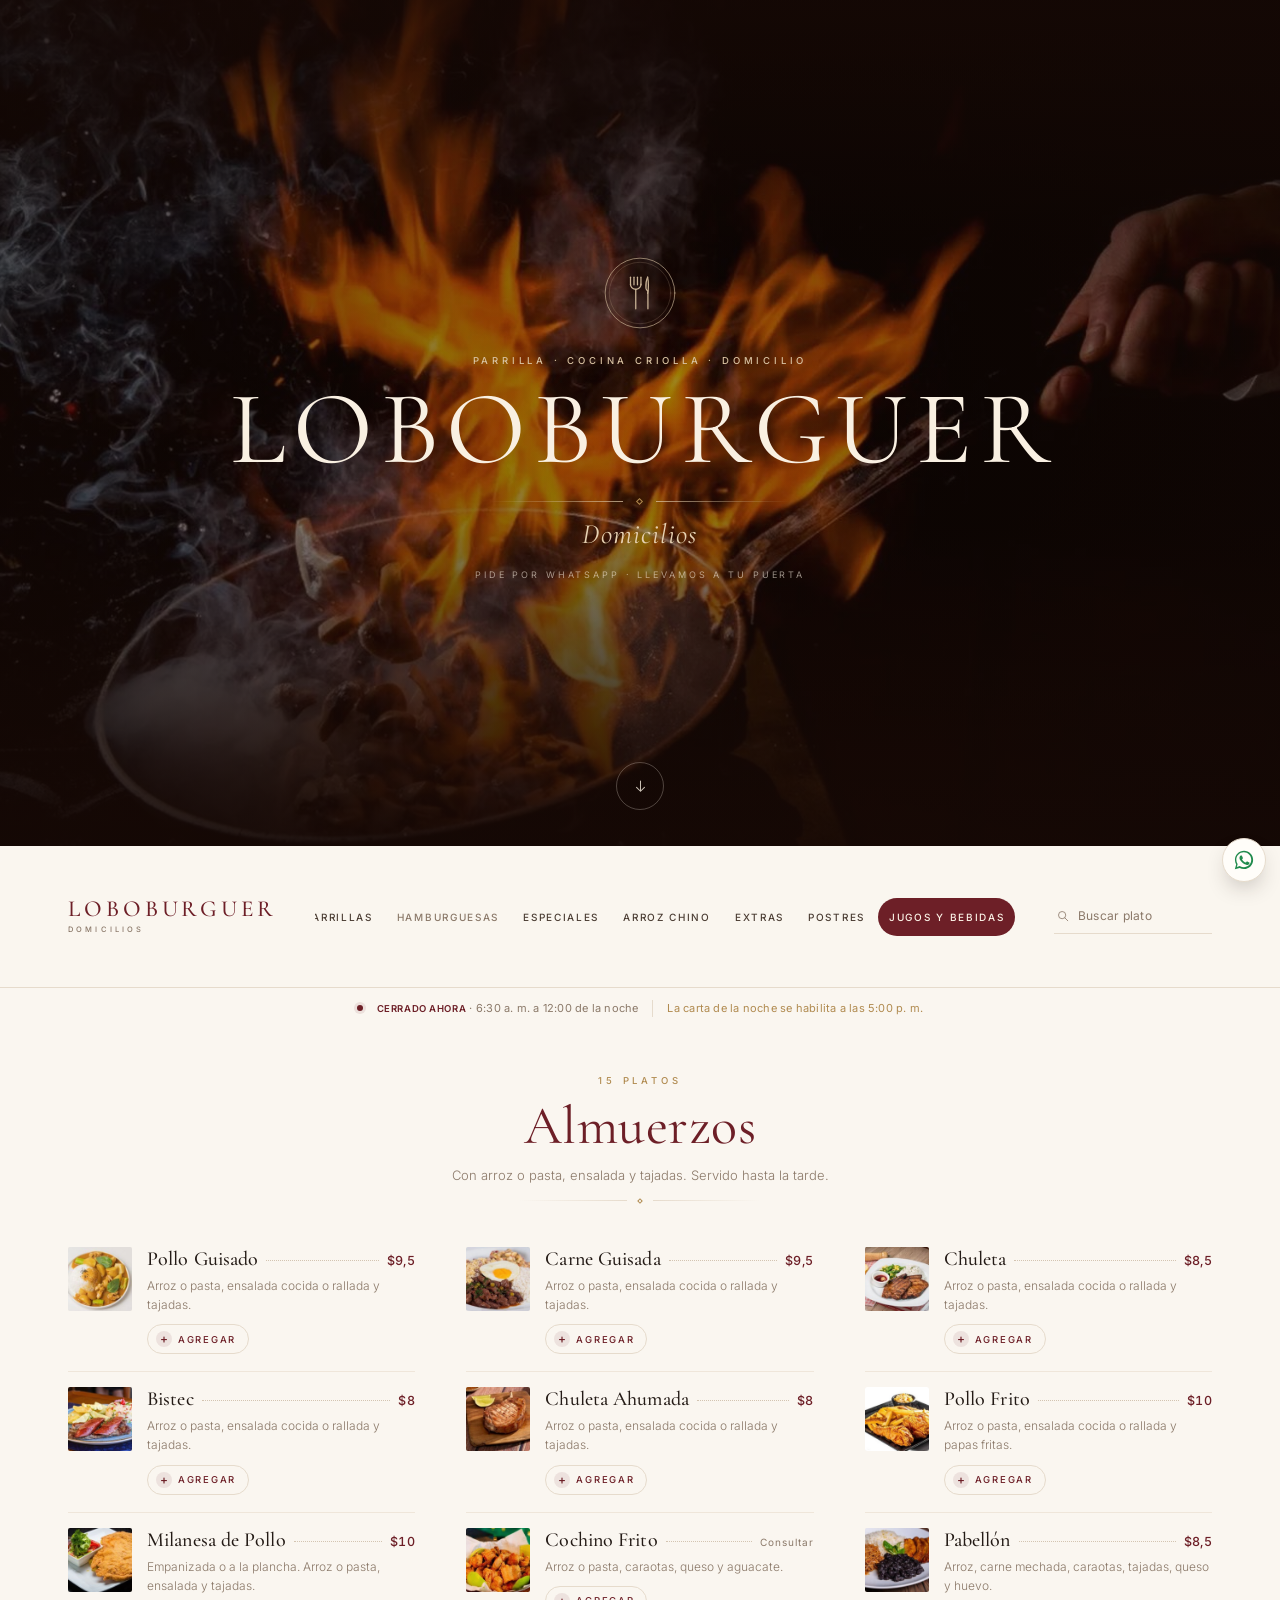
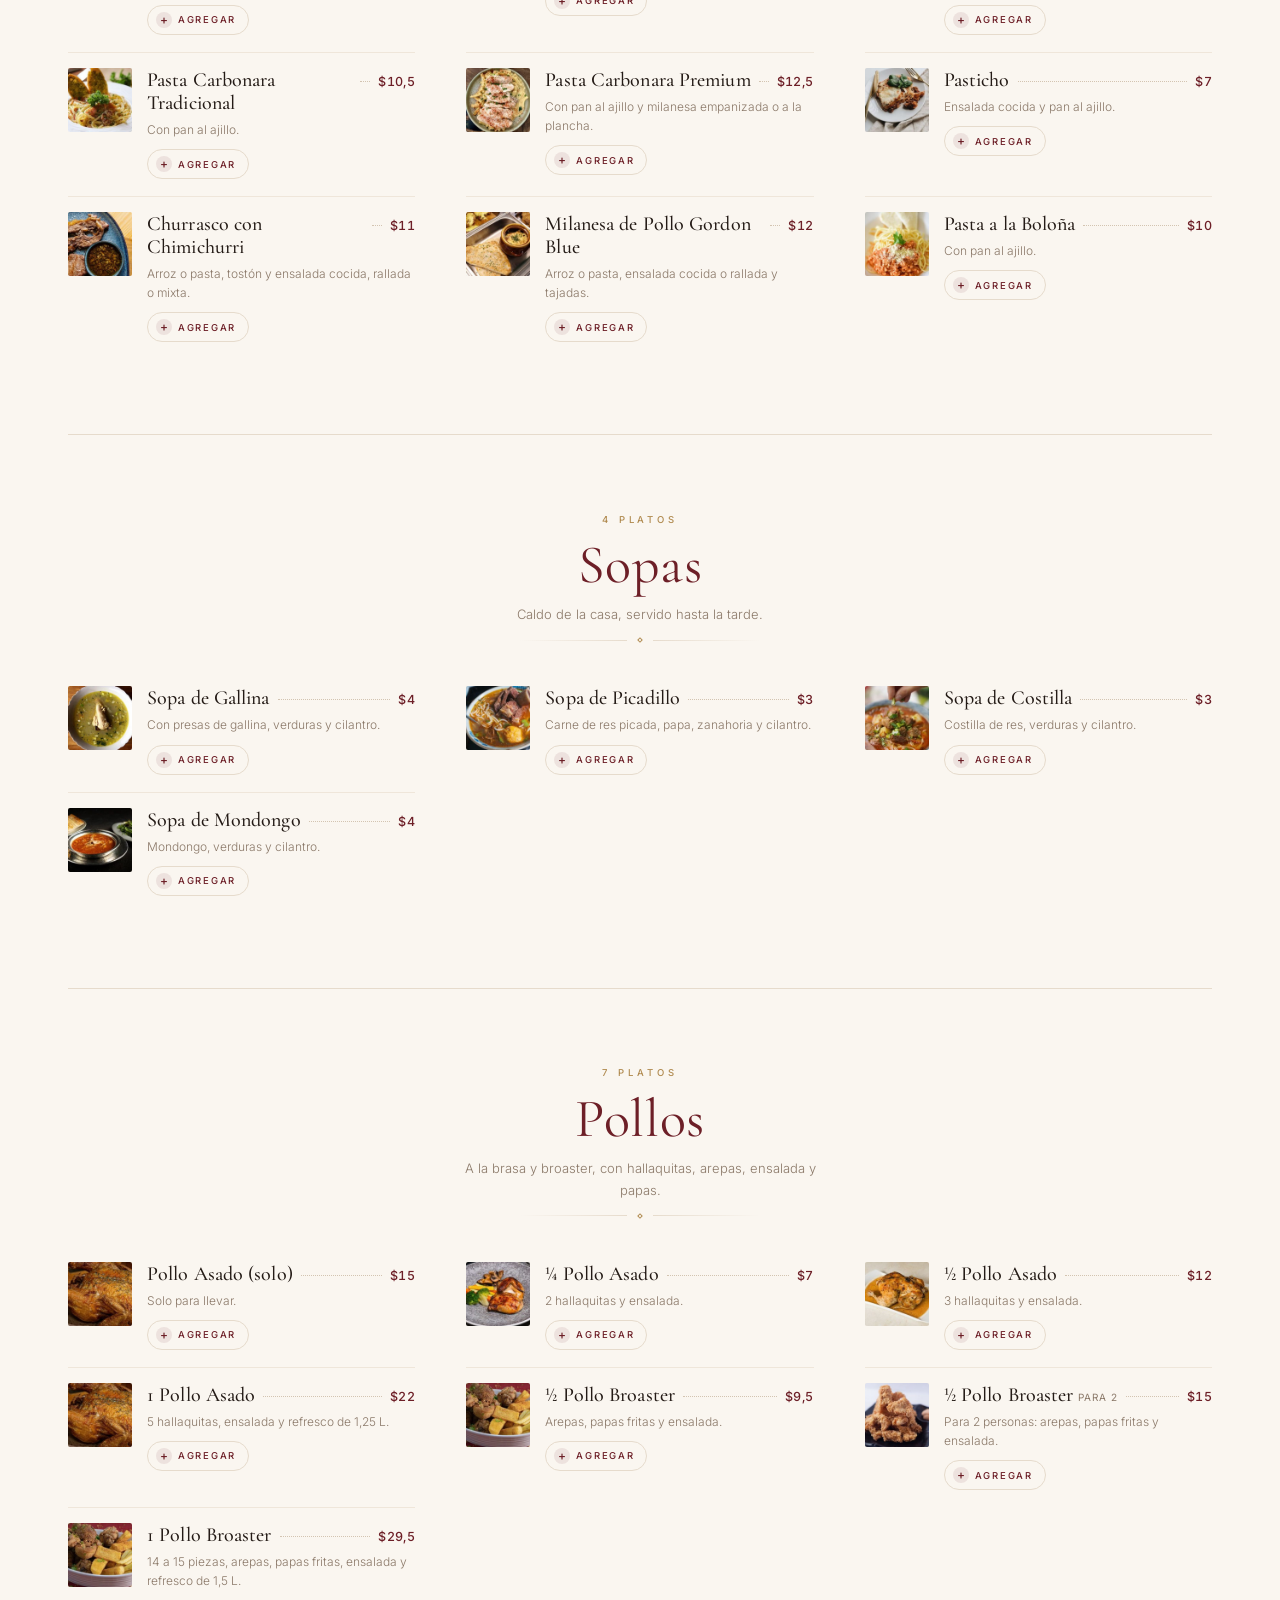
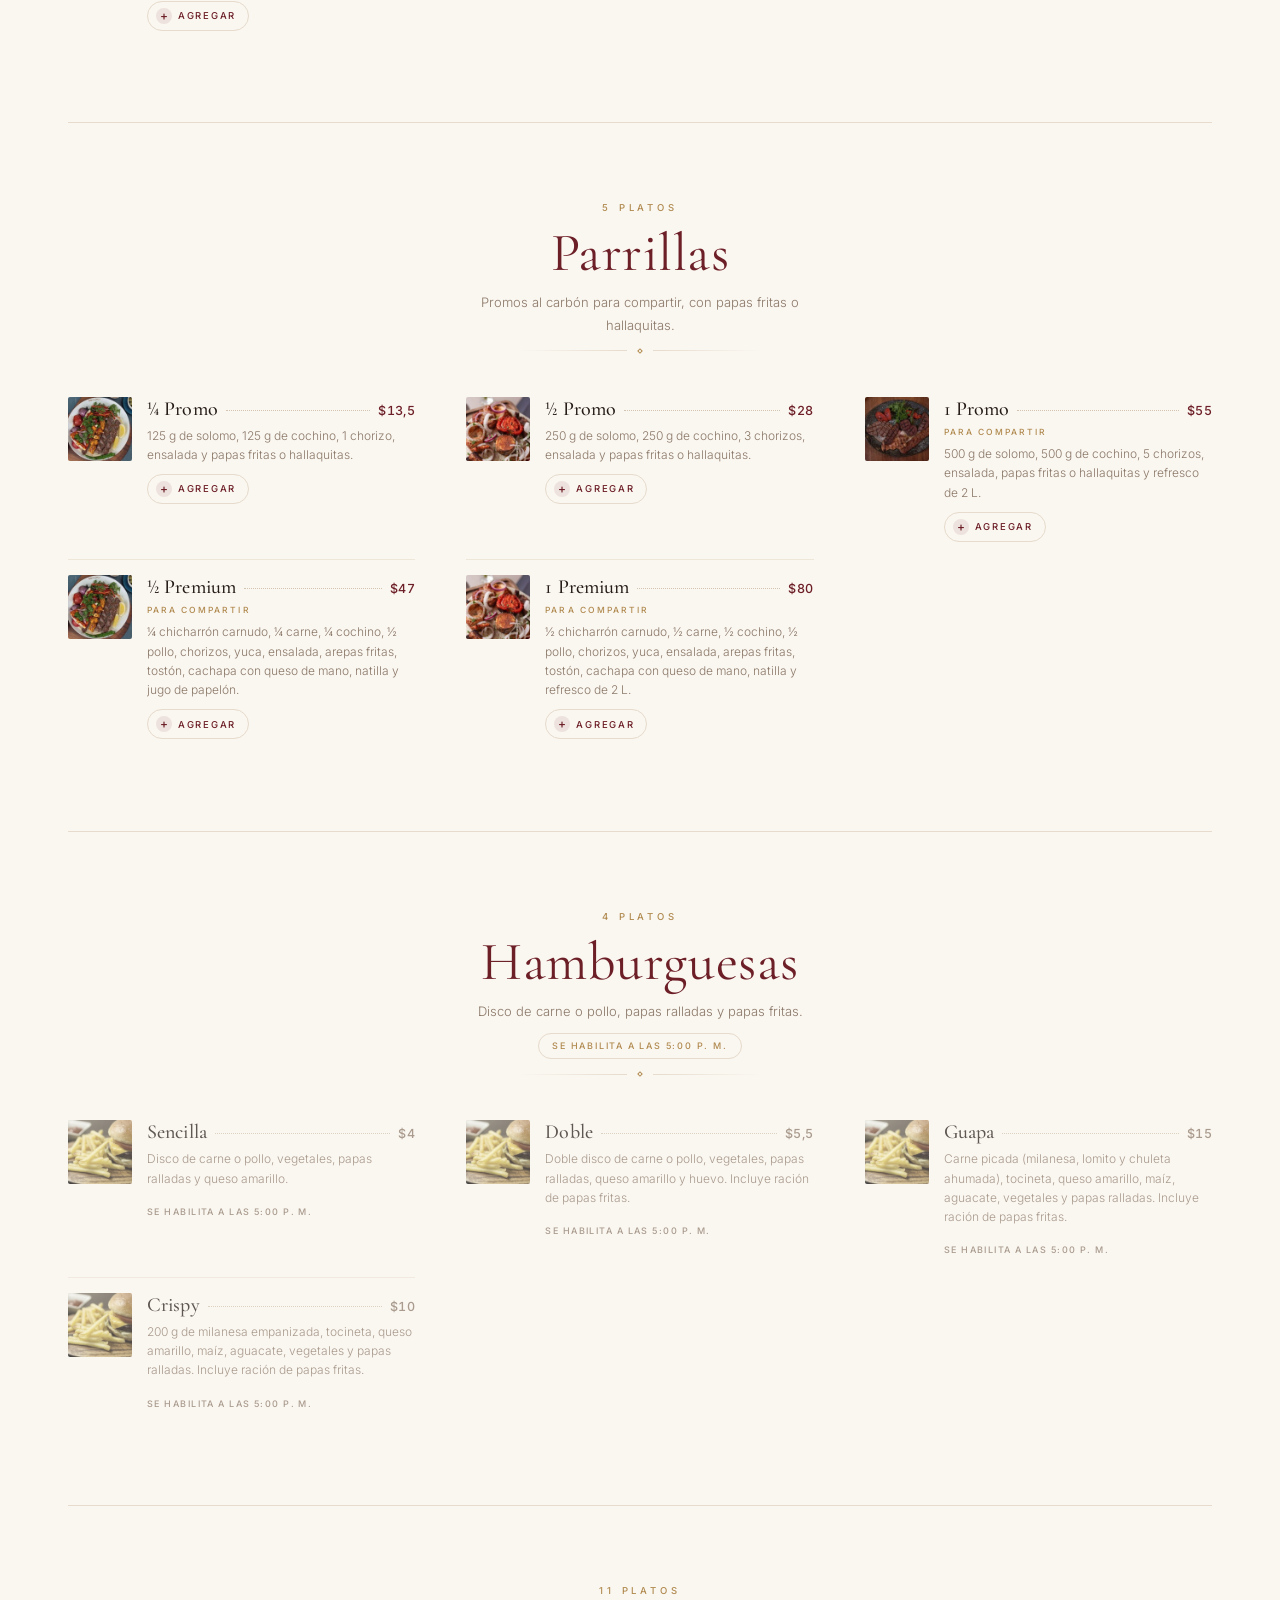
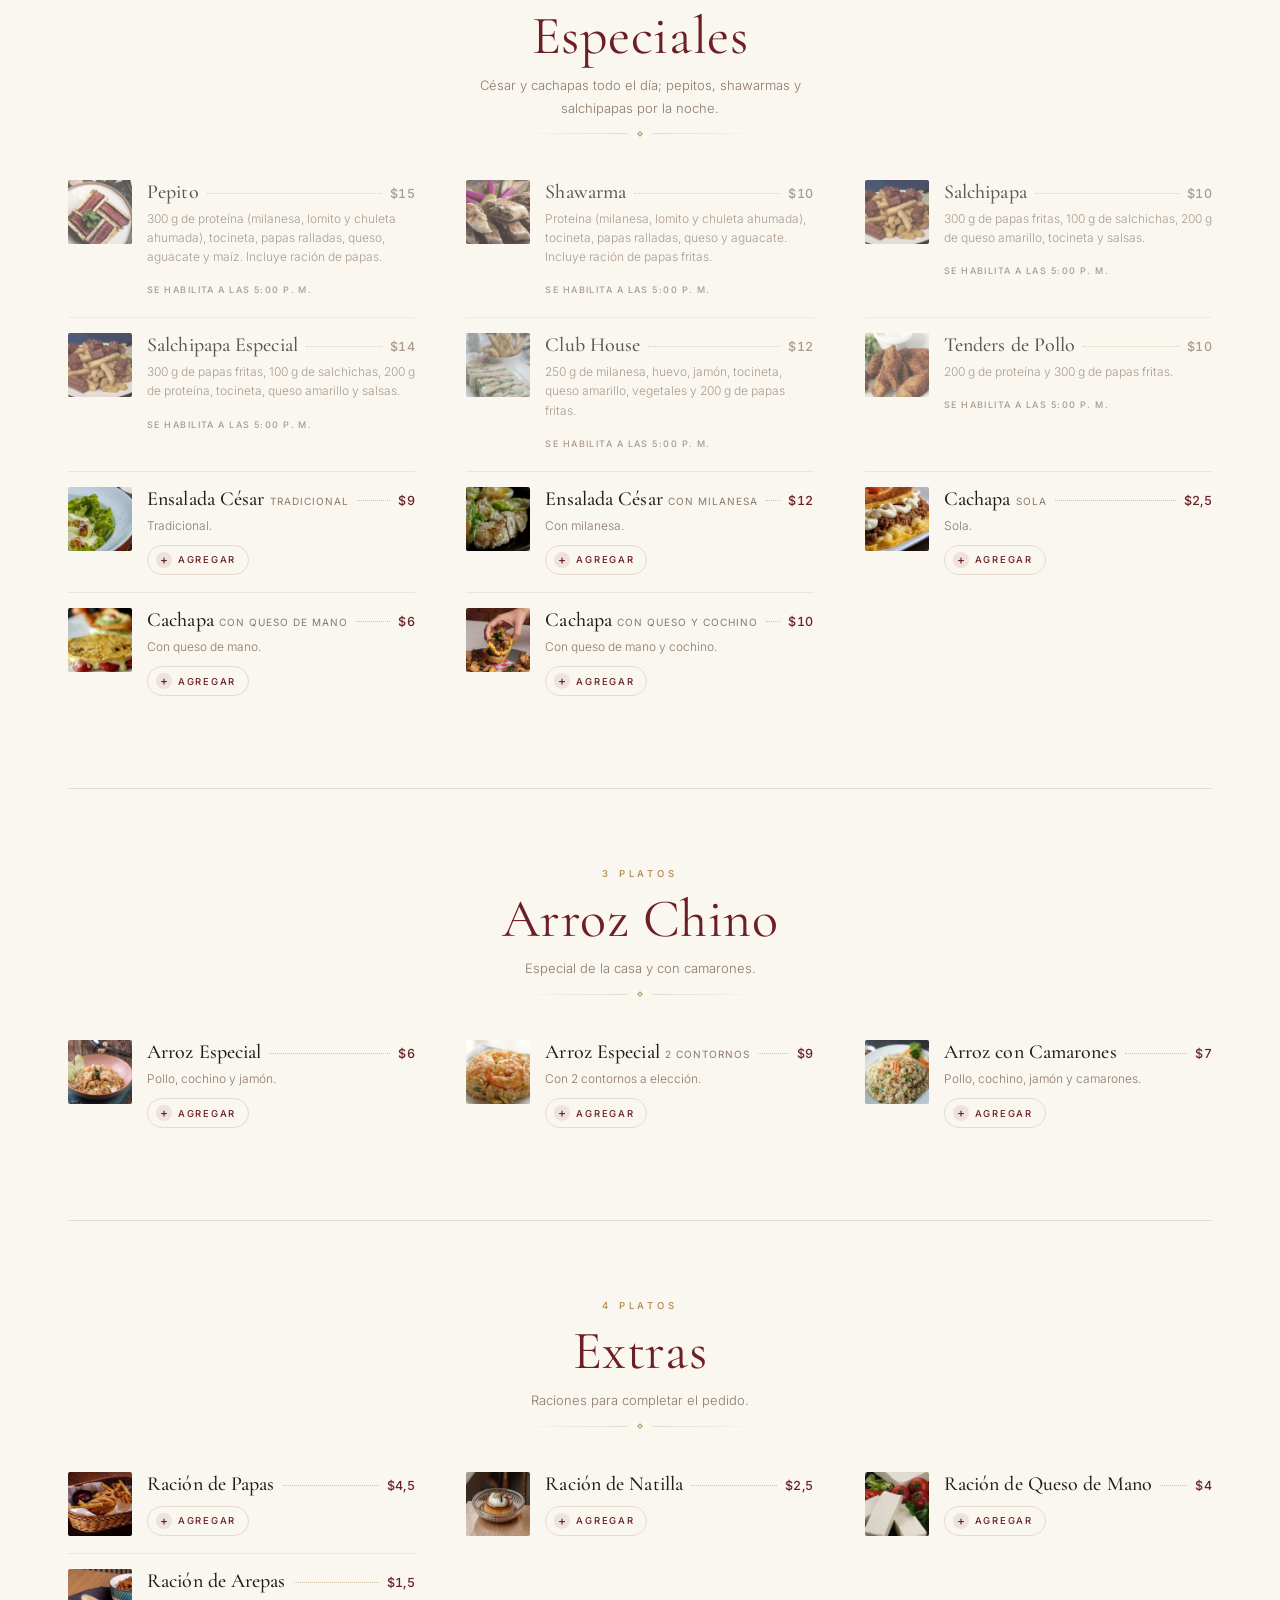
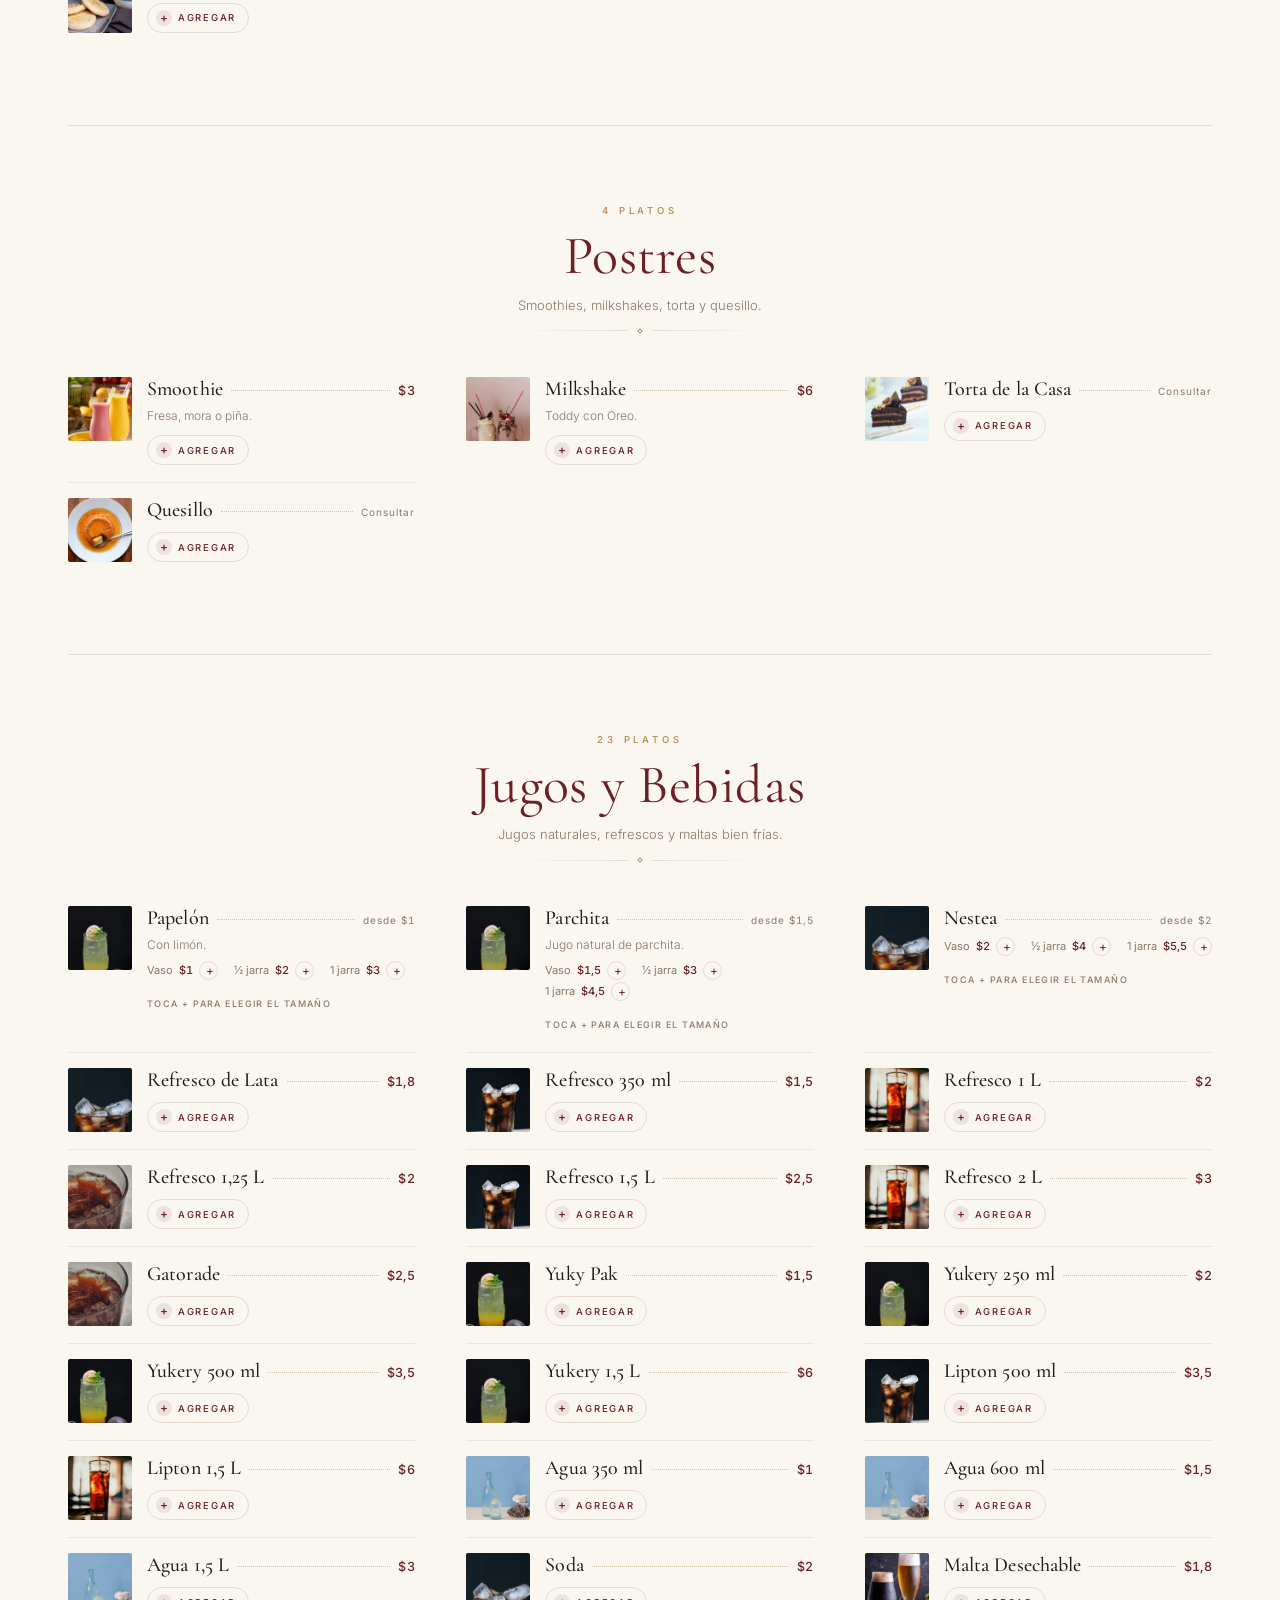
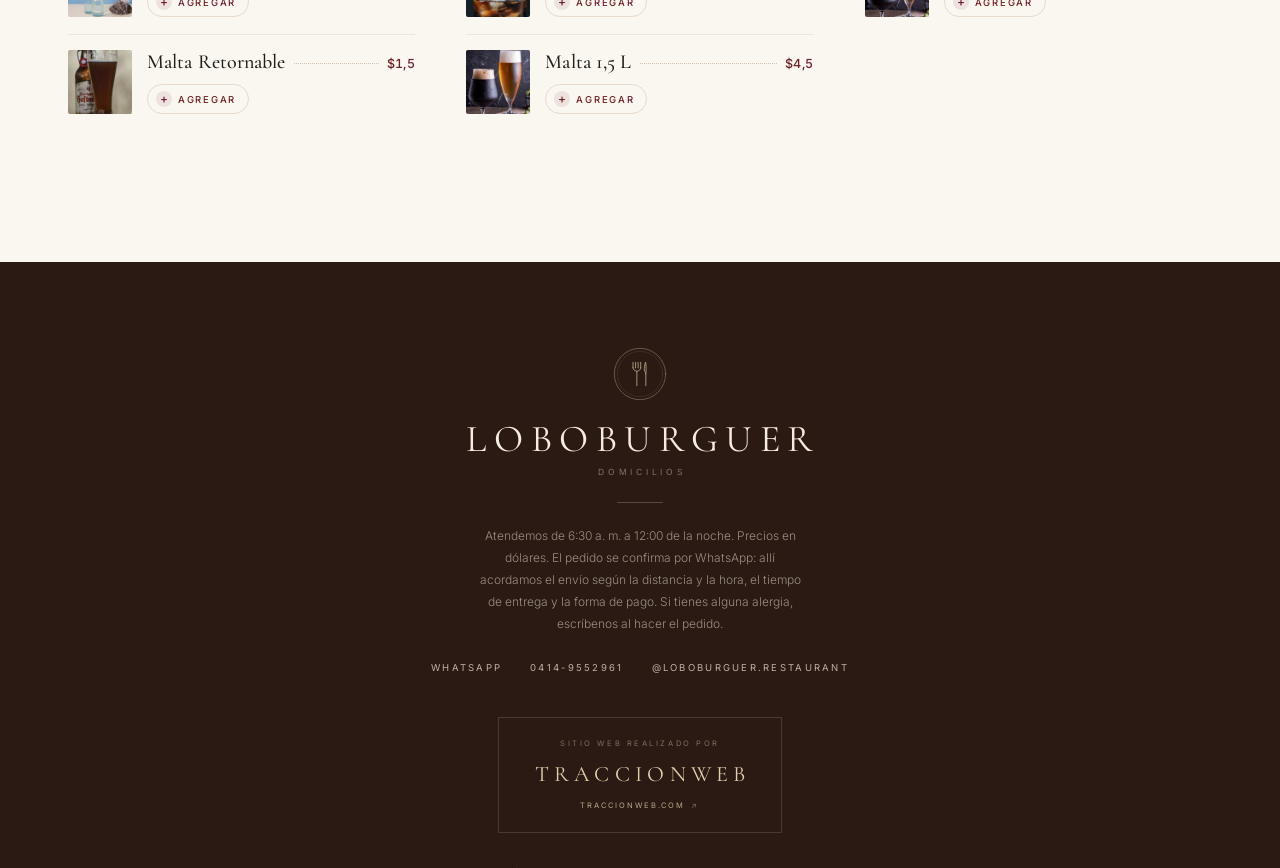
==== loboburguer-domicilios/index.html @ 1c6c863e "Suma la carta de domicilios y separa el menú de la tarde y la noche La carta de domicilios entra com" ====
<!DOCTYPE html>
<html lang="es">
<head>
<meta charset="utf-8">
<meta name="viewport" content="width=device-width, initial-scale=1, viewport-fit=cover">
<title>Loboburguer Domicilios — Carta y pedidos por WhatsApp</title>
<meta name="description" content="Carta de Loboburguer Restaurant para pedir a domicilio: elige tus platos, quita los ingredientes que no quieras, comparte tu ubicación y cierra el pedido por WhatsApp.">
<meta name="theme-color" content="#faf6f0">
<base href="/loboburguer-domicilios/">
<link rel="preconnect" href="https://fonts.googleapis.com">
<link rel="preconnect" href="https://fonts.gstatic.com" crossorigin>
<link rel="preconnect" href="https://dlznvpmxolahwcvqsmli.supabase.co" crossorigin>
<link rel="stylesheet" href="https://fonts.googleapis.com/css2?family=Cormorant+Garamond:ital,wght@0,300;0,400;0,500;0,600;1,400;1,500&family=Inter:wght@300;400;500;600&display=swap">
<link rel="stylesheet" href="assets/styles.css?v=1">
<link rel="stylesheet" href="assets/pedido.css?v=3">
<link rel="icon" href="assets/img/logo.svg">
</head>
<body>

<section class="hero" id="inicio">
  <img class="hero__photo" src="assets/img/hero-fire.jpg" alt="Salteado al fuego en la cocina de Loboburguer" width="1600" height="882" fetchpriority="high" decoding="async">
  <div class="hero__veil" aria-hidden="true"></div>
  <div class="hero__inner">
    <img class="hero__emblem" src="assets/img/emblem.svg" alt="" width="74" height="74" aria-hidden="true">
    <p class="hero__eyebrow">Parrilla · Cocina criolla · Domicilio</p>
    <h1 class="hero__title">Loboburguer</h1>
    <div class="hero__rule" aria-hidden="true"><span></span><i></i><span></span></div>
    <p class="hero__menu">Domicilios</p>
    <p class="hero__tag">Pide por WhatsApp · Llevamos a tu puerta</p>
  </div>
  <a class="hero__down" href="#menu" aria-label="Ver la carta">
    <svg viewBox="0 0 24 24" aria-hidden="true"><path d="M12 5v13m0 0 5-5m-5 5-5-5" fill="none" stroke="currentColor" stroke-width="1.3" stroke-linecap="round" stroke-linejoin="round"/></svg>
  </a>
</section>

<header class="top" id="top">
  <div class="top__inner">
    <a class="top__brand" href="#inicio">
      <span class="top__name">Loboburguer</span>
      <span class="top__sub">Domicilios</span>
    </a>
    <nav class="chips" id="chips" aria-label="Categorías de la carta"></nav>
    <label class="search">
      <svg viewBox="0 0 24 24" aria-hidden="true"><circle cx="10.5" cy="10.5" r="6.2" fill="none" stroke="currentColor" stroke-width="1.4"/><path d="m15.2 15.2 5 5" fill="none" stroke="currentColor" stroke-width="1.4" stroke-linecap="round"/></svg>
      <input id="search" type="search" placeholder="Buscar plato" autocomplete="off" aria-label="Buscar un plato">
    </label>
  </div>
  <div class="progress" aria-hidden="true"><span id="progress"></span></div>
</header>

<p class="hours" id="hours" aria-live="polite"></p>

<main id="menu" class="menu"></main>

<p class="empty" id="empty" hidden>No encontramos ningún plato con ese nombre.</p>

<footer class="footer">
  <div class="footer__inner">
    <img class="footer__emblem" src="assets/img/emblem.svg" alt="" width="58" height="58" aria-hidden="true">
    <p class="footer__name">Loboburguer</p>
    <p class="footer__sub">Domicilios</p>
    <div class="footer__rule" aria-hidden="true"></div>
    <p class="footer__note">Atendemos de 6:30 a. m. a 12:00 de la noche. Precios en dólares. El pedido se confirma por WhatsApp: allí acordamos el envío según la distancia y la hora, el tiempo de entrega y la forma de pago. Si tienes alguna alergia, escríbenos al hacer el pedido.</p>
    <div class="footer__links">
      <a href="https://wa.me/584149552961?text=Hola%2C%20quiero%20hacer%20un%20pedido%20a%20domicilio" target="_blank" rel="noopener">WhatsApp</a>
      <a href="tel:+584149552961">0414-9552961</a>
      <a href="https://instagram.com/loboburguer.restaurant" target="_blank" rel="noopener">@loboburguer.restaurant</a>
    </div>
    <a class="footer__credit" href="https://traccionweb.com" target="_blank" rel="noopener" aria-label="Sitio web realizado por TraccionWeb, abre traccionweb.com">
      <span>Sitio web realizado por</span>
      <strong>TraccionWeb</strong>
      <span class="footer__credit-link">traccionweb.com<span aria-hidden="true">↗</span></span>
    </a>
    <p class="footer__legal">Fotografías ilustrativas · © 2026 Loboburguer Restaurant</p>
  </div>
</footer>

<script src="assets/config.js?v=3"></script>
<script src="assets/data.js?v=5"></script>
<script src="assets/app.js?v=5"></script>
<script src="assets/pedido.js?v=4"></script>
</body>
</html>
---- loboburguer-domicilios/assets/styles.css ----
/* ==========================================================================
   Loboburguer Restaurant — carta digital
   Sistema editorial: papel marfil, vino profundo, oro apagado.
   ========================================================================== */

:root {
  --paper: #faf6f0;
  --paper-2: #f3ece2;
  --surface: #fffdf9;
  --ink: #241b16;
  --ink-2: #4b3d33;
  --muted: #8b7969;
  --line: #e6dbcc;
  --line-soft: #efe6da;
  --wine: #6d1f27;
  --wine-deep: #511318;
  --gold: #b08a4f;
  --sand: #d8c2a2;
  --display: "Cormorant Garamond", "Iowan Old Style", Garamond, Georgia, serif;
  --sans: "Inter", -apple-system, BlinkMacSystemFont, "Segoe UI", sans-serif;
  --wrap: 1240px;
  --gutter: clamp(18px, 4vw, 48px);
  --head: 78px;
}

* { box-sizing: border-box; }

html {
  -webkit-text-size-adjust: 100%;
  scroll-behavior: smooth;
  scroll-padding-top: calc(var(--head) + 18px);
}

body {
  margin: 0;
  background: var(--paper);
  color: var(--ink);
  font-family: var(--sans);
  font-size: 15px;
  font-weight: 400;
  line-height: 1.6;
  -webkit-font-smoothing: antialiased;
  text-rendering: optimizeLegibility;
}

img { display: block; max-width: 100%; }
a { color: inherit; text-decoration: none; }
button { font: inherit; color: inherit; }
h1, h2, h3, p, ul, figure { margin: 0; }
ul { padding: 0; list-style: none; }

::selection { background: rgba(109, 31, 39, .14); }

:focus-visible {
  outline: 1.5px solid var(--wine);
  outline-offset: 3px;
}

/* ---------- barra superior ---------- */

.top {
  position: sticky;
  top: 0;
  z-index: 60;
  background: rgba(250, 246, 240, .94);
  -webkit-backdrop-filter: saturate(150%) blur(14px);
  backdrop-filter: saturate(150%) blur(14px);
  border-bottom: 1px solid var(--line);
}

.top__inner {
  display: flex;
  align-items: center;
  gap: clamp(14px, 3vw, 40px);
  max-width: var(--wrap);
  margin: 0 auto;
  padding: 0 var(--gutter);
  min-height: var(--head);
}

.top__brand {
  display: grid;
  gap: 3px;
  flex: none;
  padding: 6px 0;
}

.top__name {
  font-family: var(--display);
  font-size: 23px;
  font-weight: 500;
  line-height: 1;
  letter-spacing: .17em;
  text-transform: uppercase;
  color: var(--wine);
}

.top__sub {
  font-size: 7.5px;
  font-weight: 500;
  letter-spacing: .42em;
  text-transform: uppercase;
  color: var(--muted);
}

/* navegación de categorías */

.chips {
  display: flex;
  align-items: center;
  gap: 2px;
  flex: 1;
  min-width: 0;
  overflow-x: auto;
  scrollbar-width: none;
  -webkit-overflow-scrolling: touch;
}

.chips::-webkit-scrollbar { display: none; }

.chip {
  flex: none;
  display: inline-flex;
  align-items: center;
  min-height: 38px;
  padding: 0 11px;
  border-radius: 999px;
  font-size: 10px;
  font-weight: 500;
  letter-spacing: .17em;
  text-transform: uppercase;
  color: var(--ink-2);
  white-space: nowrap;
  transition: color .2s ease, background .2s ease;
}

.chip:hover { color: var(--wine); }

.chip.is-active {
  background: var(--wine);
  color: #fbf3e7;
}

/* progreso de lectura, pegado al borde inferior de la barra */

.progress {
  position: absolute;
  left: 0;
  right: 0;
  bottom: -1px;
  height: 2px;
  pointer-events: none;
  overflow: hidden;
}

.progress span {
  display: block;
  width: 100%;
  height: 100%;
  transform: scaleX(0);
  transform-origin: 0 50%;
  background: linear-gradient(90deg, var(--gold), var(--wine));
  will-change: transform;
}

/* buscador */

.search {
  position: relative;
  flex: none;
  display: flex;
  align-items: center;
  gap: 8px;
  height: 34px;
  padding: 0 2px;
  border-bottom: 1px solid var(--line);
  color: var(--muted);
  transition: border-color .2s ease, color .2s ease;
}

.search:focus-within { border-color: var(--wine); color: var(--wine); }
.search svg { width: 14px; height: 14px; flex: none; }

.search input {
  width: 132px;
  border: 0;
  background: none;
  font: inherit;
  font-size: 12px;
  letter-spacing: .02em;
  color: var(--ink);
  padding: 0;
}

.search input::placeholder { color: var(--muted); }
.search input:focus { outline: 0; }
.search input::-webkit-search-cancel-button { -webkit-appearance: none; }

/* ---------- portada ---------- */

.hero {
  position: relative;
  display: grid;
  place-items: center;
  min-height: 94svh;
  padding: clamp(88px, 12vh, 132px) var(--gutter) clamp(96px, 13vh, 140px);
  overflow: hidden;
  background: #170c08;
  text-align: center;
}

.hero__photo {
  position: absolute;
  inset: 0;
  width: 100%;
  height: 100%;
  object-fit: cover;
  object-position: 50% 52%;
  transform: scale(1.02);
}

.hero__veil {
  position: absolute;
  inset: 0;
  background:
    radial-gradient(96% 90% at 50% 46%, rgba(23, 9, 5, .34) 0%, rgba(23, 9, 5, .58) 52%, rgba(20, 8, 5, .86) 100%),
    linear-gradient(180deg, rgba(23, 9, 5, .68) 0%, rgba(23, 9, 5, .1) 28%, rgba(23, 9, 5, .1) 62%, rgba(23, 9, 5, .82) 100%);
}

.hero__inner {
  position: relative;
  z-index: 2;
  display: grid;
  justify-items: center;
  gap: 12px;
  max-width: 940px;
}

.hero__emblem {
  width: clamp(58px, 7vw, 76px);
  height: auto;
  aspect-ratio: 1;
  opacity: .92;
  margin-bottom: 4px;
}

.hero__eyebrow {
  margin-top: 6px;
  font-size: 9.5px;
  font-weight: 500;
  letter-spacing: .4em;
  text-transform: uppercase;
  color: var(--sand);
}

.hero__title {
  font-family: var(--display);
  font-weight: 400;
  font-size: clamp(38px, 8.8vw, 104px);
  line-height: .95;
  letter-spacing: .075em;
  text-transform: uppercase;
  color: #f9f0e2;
  text-indent: .075em;
}

.hero__rule {
  display: flex;
  align-items: center;
  justify-content: center;
  gap: 14px;
  width: min(300px, 62vw);
  margin: 8px 0 2px;
}

.hero__rule span {
  flex: 1;
  height: 1px;
  background: linear-gradient(90deg, transparent, rgba(216, 194, 162, .75));
}

.hero__rule span:last-child {
  background: linear-gradient(270deg, transparent, rgba(216, 194, 162, .75));
}

.hero__rule i {
  width: 5px;
  height: 5px;
  border: 1px solid var(--gold);
  transform: rotate(45deg);
  flex: none;
}

.hero__menu {
  font-family: var(--display);
  font-style: italic;
  font-size: clamp(21px, 3vw, 28px);
  line-height: 1;
  letter-spacing: .04em;
  color: #e7d2b3;
  margin-top: 2px;
}

.hero__tag {
  margin-top: 8px;
  font-size: 9px;
  font-weight: 400;
  letter-spacing: .32em;
  text-transform: uppercase;
  color: rgba(249, 240, 226, .58);
}

.hero__down {
  position: absolute;
  left: 50%;
  bottom: clamp(22px, 4vh, 36px);
  transform: translateX(-50%);
  z-index: 2;
  display: grid;
  place-items: center;
  width: 48px;
  height: 48px;
  border: 1px solid rgba(249, 240, 226, .26);
  border-radius: 50%;
  color: rgba(249, 240, 226, .8);
  transition: border-color .25s ease, color .25s ease, transform .25s ease;
}

.hero__down:hover {
  border-color: rgba(249, 240, 226, .6);
  color: #f9f0e2;
  transform: translateX(-50%) translateY(-2px);
}

.hero__down svg { width: 19px; height: 19px; }

/* ---------- carta ---------- */

.menu {
  max-width: var(--wrap);
  margin: 0 auto;
  padding: 0 var(--gutter);
}

.cat {
  padding: clamp(46px, 6vw, 78px) 0;
  border-top: 1px solid var(--line);
}

.cat:first-child {
  border-top: 0;
  padding-top: clamp(34px, 5vw, 56px);
}

.cat__head {
  display: grid;
  justify-items: center;
  gap: 11px;
  max-width: 620px;
  margin: 0 auto clamp(26px, 3.6vw, 44px);
  text-align: center;
}

.cat__index {
  font-size: 9.5px;
  font-weight: 500;
  letter-spacing: .42em;
  text-transform: uppercase;
  color: var(--gold);
}

.cat__title {
  font-family: var(--display);
  font-weight: 400;
  font-size: clamp(34px, 4.6vw, 54px);
  line-height: 1;
  letter-spacing: .01em;
  color: var(--wine);
}

.cat__blurb {
  font-size: 13px;
  font-weight: 300;
  line-height: 1.7;
  color: var(--muted);
  max-width: 48ch;
}

.cat__rule {
  display: flex;
  align-items: center;
  justify-content: center;
  gap: 11px;
  margin-top: 2px;
  width: min(240px, 60vw);
}

.cat__rule::before,
.cat__rule::after {
  content: "";
  flex: 1;
  height: 1px;
  background: linear-gradient(90deg, transparent, var(--line));
}

.cat__rule::after { background: linear-gradient(270deg, transparent, var(--line)); }

.cat__rule i {
  width: 4px;
  height: 4px;
  border: 1px solid var(--gold);
  transform: rotate(45deg);
  flex: none;
}

.grid {
  display: grid;
  grid-template-columns: 1fr;
  gap: 2px clamp(24px, 4vw, 52px);
}

.dish {
  display: grid;
  grid-template-columns: 64px minmax(0, 1fr);
  gap: 15px;
  align-items: start;
  padding: 15px 0;
  border-top: 1px solid var(--line-soft);
}

.grid > .dish:first-child { border-top: 0; padding-top: 0; }

.dish__ph {
  width: 64px;
  height: 64px;
  border-radius: 2px;
  overflow: hidden;
  background: var(--paper-2);
}

.dish__ph img {
  width: 100%;
  height: 100%;
  object-fit: cover;
  transition: transform .6s cubic-bezier(.22, 1, .36, 1), filter .4s ease;
  filter: saturate(.95);
}

.dish:hover .dish__ph img { transform: scale(1.06); filter: saturate(1); }

.dish__text {
  display: grid;
  min-width: 0;
  gap: 2px;
  padding-top: 1px;
}

.dish__row {
  display: flex;
  align-items: baseline;
  gap: 8px;
}

.dish__name {
  font-family: var(--display);
  font-size: 20px;
  font-weight: 500;
  line-height: 1.15;
  letter-spacing: .005em;
  color: var(--ink);
  min-width: 0;
}

.dish__name em {
  font-family: var(--sans);
  font-style: normal;
  font-size: 10px;
  font-weight: 400;
  letter-spacing: .1em;
  text-transform: uppercase;
  color: var(--muted);
  white-space: nowrap;
}

.dish__lead {
  flex: 1;
  min-width: 10px;
  height: 1px;
  border-bottom: 1px dotted #d3c4b1;
  transform: translateY(-4px);
}

.dish__price {
  flex: none;
  font-size: 12.5px;
  font-weight: 500;
  letter-spacing: .03em;
  font-variant-numeric: tabular-nums;
  white-space: nowrap;
  color: var(--wine);
}

.dish__price.is-soft {
  font-size: 10px;
  font-weight: 400;
  letter-spacing: .1em;
  color: var(--muted);
}

.dish__tag {
  justify-self: start;
  margin-top: 3px;
  font-size: 8.5px;
  font-weight: 500;
  letter-spacing: .24em;
  text-transform: uppercase;
  color: var(--gold);
}

.dish__desc {
  margin-top: 3px;
  font-size: 12px;
  font-weight: 300;
  line-height: 1.6;
  color: var(--muted);
  display: -webkit-box;
  -webkit-line-clamp: 4;
  -webkit-box-orient: vertical;
  overflow: hidden;
}

.dish__opts {
  display: flex;
  flex-wrap: wrap;
  gap: 2px 16px;
  margin-top: 5px;
}

.dish__opts li {
  display: inline-flex;
  align-items: baseline;
  gap: 6px;
  font-size: 11px;
  color: var(--muted);
}

.dish__opts b {
  font-weight: 500;
  color: var(--wine);
  font-variant-numeric: tabular-nums;
}

.dish__price.is-live { animation: priceFlash 1.2s ease; }

@keyframes priceFlash {
  0% { color: var(--gold); }
  100% { color: var(--wine); }
}

.is-hidden { display: none !important; }

.empty {
  max-width: var(--wrap);
  margin: 0 auto;
  padding: 56px var(--gutter) 90px;
  text-align: center;
  font-size: 13px;
  color: var(--muted);
}

/* ---------- pie ---------- */

.footer {
  margin-top: clamp(30px, 5vw, 56px);
  background: #2a1a13;
  color: rgba(246, 236, 223, .58);
  text-align: center;
}

.footer__inner {
  max-width: 720px;
  margin: 0 auto;
  padding: clamp(52px, 7vw, 84px) var(--gutter) clamp(34px, 4vw, 48px);
  display: grid;
  justify-items: center;
}

.footer__emblem {
  width: 56px;
  height: auto;
  opacity: .75;
  margin-bottom: 18px;
}

.footer__name {
  font-family: var(--display);
  font-size: clamp(26px, 3.6vw, 38px);
  font-weight: 400;
  line-height: 1;
  letter-spacing: .2em;
  text-indent: .2em;
  text-transform: uppercase;
  color: #f7ece0;
}

.footer__sub {
  margin-top: 8px;
  font-size: 8.5px;
  font-weight: 400;
  letter-spacing: .44em;
  text-indent: .44em;
  text-transform: uppercase;
  color: rgba(246, 236, 223, .42);
}

.footer__rule {
  width: 46px;
  height: 1px;
  margin: 22px 0;
  background: rgba(246, 236, 223, .22);
}

.footer__note {
  max-width: 46ch;
  font-size: 12px;
  font-weight: 300;
  line-height: 1.85;
  color: rgba(246, 236, 223, .55);
}

.footer__links {
  display: flex;
  flex-wrap: wrap;
  justify-content: center;
  gap: 10px 28px;
  margin-top: 24px;
}

.footer__links a {
  font-size: 9.5px;
  font-weight: 400;
  letter-spacing: .24em;
  text-transform: uppercase;
  color: rgba(246, 236, 223, .72);
  border-bottom: 1px solid transparent;
  padding-bottom: 3px;
  transition: color .2s ease, border-color .2s ease;
}

.footer__links a:hover {
  color: #f7ece0;
  border-color: rgba(246, 236, 223, .35);
}

.footer__credit {
  display: grid;
  gap: 7px;
  margin-top: 38px;
  padding: 20px 30px;
  border: 1px solid rgba(246, 236, 223, .14);
  text-align: center;
  transition: border-color .25s ease, background .25s ease;
}

.footer__credit:hover {
  border-color: rgba(227, 207, 174, .5);
  background: rgba(246, 236, 223, .04);
}

.footer__credit:focus-visible { outline-color: #e3cfae; }

.footer__credit:hover strong { color: #f2e2c6; }

.footer__credit-link {
  display: inline-flex;
  align-items: center;
  gap: 6px;
  justify-content: center;
  letter-spacing: .26em !important;
  color: rgba(227, 207, 174, .78) !important;
  transition: color .25s ease;
}

.footer__credit:hover .footer__credit-link { color: #e3cfae !important; }

.footer__credit-link span { font-size: 10px; letter-spacing: 0; }

.footer__credit span {
  font-size: 7.5px;
  line-height: 1.7;
  font-weight: 400;
  letter-spacing: .34em;
  text-transform: uppercase;
  color: rgba(246, 236, 223, .4);
}

.footer__credit strong {
  font-family: var(--display);
  font-size: 22px;
  font-weight: 400;
  letter-spacing: .24em;
  text-indent: .24em;
  text-transform: uppercase;
  color: #e3cfae;
}

.footer__legal {
  margin-top: 34px;
  font-size: 8.5px;
  letter-spacing: .2em;
  text-transform: uppercase;
  color: rgba(246, 236, 223, .28);
}

/* ---------- responsive ---------- */

@media (min-width: 720px) {
  .grid { grid-template-columns: repeat(2, minmax(0, 1fr)); }
  .grid > .dish:nth-child(2) { border-top: 0; padding-top: 0; }
}

@media (min-width: 1060px) {
  .grid { grid-template-columns: repeat(3, minmax(0, 1fr)); }
  .grid > .dish:nth-child(3) { border-top: 0; padding-top: 0; }
  .hero { min-height: 94svh; }
}

@media (max-width: 860px) {
  :root { --head: calc(98px + env(safe-area-inset-top, 0px)); }
  html { -webkit-tap-highlight-color: transparent; }
  .top { padding-top: env(safe-area-inset-top, 0px); }
  .top__inner {
    flex-wrap: wrap;
    gap: 4px 14px;
    padding-top: 10px;
    padding-bottom: 4px;
    min-height: 0;
  }
  .top__brand { order: 1; }
  .top__name { font-size: 19px; letter-spacing: .15em; }
  .search { order: 2; margin-left: auto; }
  .search input { width: 118px; font-size: 16px; letter-spacing: 0; }
  .search input::placeholder { font-size: 13px; }
  .chips {
    order: 3;
    flex-basis: 100%;
    gap: 0;
    margin: 0 calc(var(--gutter) * -1);
    padding: 0 var(--gutter);
    scroll-snap-type: x proximity;
  }
  .chip { min-height: 40px; padding: 0 12px; font-size: 10px; letter-spacing: .14em; scroll-snap-align: start; }
  .chip.is-active { box-shadow: inset 0 0 0 1px rgba(109, 31, 39, .2); }
  .hero { min-height: 92svh; padding-top: 84px; padding-bottom: 92px; }
  .hero__photo { object-position: 24% 52%; }
  .hero__veil {
    background:
      radial-gradient(120% 92% at 46% 44%, rgba(23, 9, 5, .42) 0%, rgba(23, 9, 5, .68) 58%, rgba(20, 8, 5, .9) 100%),
      linear-gradient(180deg, rgba(23, 9, 5, .7) 0%, rgba(23, 9, 5, .18) 30%, rgba(23, 9, 5, .16) 62%, rgba(23, 9, 5, .86) 100%);
  }
  .hero__title { letter-spacing: .055em; text-indent: .055em; }
  .hero__emblem { width: 56px; }
  .hero__down { width: 44px; height: 44px; bottom: 18px; }
  .dish__name { font-size: 19px; }
}

@media (max-width: 719px) {
  html { scroll-padding-top: calc(var(--head) + 12px); }
  .cat { padding: 34px 0; }
  .cat__head { margin-bottom: 20px; gap: 9px; }
  .cat__title { font-size: clamp(30px, 8.6vw, 42px); }
  .cat__blurb { font-size: 12.5px; line-height: 1.65; }
  .grid { gap: 0; }
  .dish { grid-template-columns: 56px minmax(0, 1fr); gap: 12px; padding: 12px 0; }
  .dish__ph { width: 56px; height: 56px; }
  .dish__name { font-size: 18px; }
  .dish__desc { font-size: 11.5px; line-height: 1.55; -webkit-line-clamp: 3; }
  .dish__price { font-size: 12px; }
  .hero__eyebrow { font-size: 8.5px; letter-spacing: .34em; }
  .hero__tag { letter-spacing: .22em; font-size: 8px; }
  .footer__inner { padding: 46px var(--gutter) 30px; }
  .footer__credit { width: 100%; padding: 18px; }
  .footer__legal { margin-top: 26px; }
  .footer__links a { padding: 6px 0; }
}

@media (max-width: 380px) {
  .top__inner { gap: 4px 10px; }
  .top__name { font-size: 16px; letter-spacing: .13em; }
  .top__sub { letter-spacing: .3em; }
  .search input { width: 82px; }
  .search svg { width: 13px; height: 13px; }
  .hero__title { font-size: clamp(30px, 10vw, 40px); }
  .hero__menu { font-size: 20px; }
  .dish { grid-template-columns: 52px minmax(0, 1fr); gap: 11px; }
  .dish__ph { width: 52px; height: 52px; }
  .dish__name { font-size: 17px; }
  .footer__links { gap: 6px 18px; }
}

@media (hover: none) {
  .dish:hover .dish__ph img { transform: none; }
  .hero__down:hover { transform: translateX(-50%); }
}

@media (prefers-reduced-motion: reduce) {
  html { scroll-behavior: auto; }
  *, *::before, *::after {
    animation-duration: .01ms !important;
    animation-iteration-count: 1 !important;
    transition-duration: .01ms !important;
  }
}
---- loboburguer-domicilios/assets/pedido.css ----
/* ==========================================================================
   Loboburguer Domicilios — pedido a domicilio
   Botones de agregar, hoja del plato, carrito y datos de entrega.
   ========================================================================== */

body.is-locked { overflow: hidden; }
body.has-tray { padding-bottom: 96px; }

/* ---------- agregar desde la carta ---------- */

.dish__act { margin-top: 8px; }

.dish__add {
  display: inline-flex;
  align-items: center;
  gap: 6px;
  min-height: 30px;
  padding: 0 12px 0 8px;
  border: 1px solid var(--line);
  border-radius: 999px;
  background: transparent;
  font-size: 9.5px;
  font-weight: 500;
  letter-spacing: .18em;
  text-transform: uppercase;
  color: var(--wine);
  cursor: pointer;
  transition: border-color .2s ease, background .2s ease;
}

.dish__add:hover { border-color: var(--wine); background: rgba(109, 31, 39, .05); }

.dish__add span {
  display: grid;
  place-items: center;
  width: 16px;
  height: 16px;
  border-radius: 50%;
  background: rgba(109, 31, 39, .09);
  font-size: 12px;
  line-height: 1;
  letter-spacing: 0;
}

.dish__hint {
  font-size: 9px;
  font-weight: 500;
  letter-spacing: .16em;
  text-transform: uppercase;
  color: var(--muted);
}

.dish__opts li { align-items: center; }

.dish__plus {
  display: grid;
  place-items: center;
  width: 19px;
  height: 19px;
  border: 1px solid var(--line);
  border-radius: 50%;
  background: none;
  font-size: 12px;
  line-height: 1;
  color: var(--wine);
  cursor: pointer;
  transition: border-color .2s ease, background .2s ease;
}

.dish__plus:hover { border-color: var(--wine); background: rgba(109, 31, 39, .06); }

/* ---------- barra del pedido ---------- */

.tray {
  position: fixed;
  left: 0;
  right: 0;
  bottom: 0;
  z-index: 70;
  display: flex;
  justify-content: center;
  padding: 12px 12px calc(12px + env(safe-area-inset-bottom, 0px));
  background: linear-gradient(180deg, rgba(250, 246, 240, 0), rgba(250, 246, 240, .94) 42%);
  pointer-events: none;
}

.tray[hidden] { display: none; }

.tray__main {
  pointer-events: auto;
  display: flex;
  align-items: center;
  gap: 12px;
  width: min(520px, 100%);
  padding: 9px 14px 9px 9px;
  border: 0;
  border-radius: 14px;
  background: var(--wine);
  color: #fbf3e7;
  box-shadow: 0 14px 34px -14px rgba(81, 19, 24, .7);
  cursor: pointer;
  transition: transform .18s ease, background .18s ease;
}

.tray__main:hover { background: var(--wine-deep); }

.tray.is-pop .tray__main { animation: trayPop .42s cubic-bezier(.22, 1, .36, 1); }

@keyframes trayPop {
  0% { transform: scale(1); }
  40% { transform: scale(1.025); }
  100% { transform: scale(1); }
}

.tray__count {
  display: grid;
  place-items: center;
  width: 34px;
  height: 34px;
  flex: none;
  border-radius: 10px;
  background: rgba(251, 243, 231, .16);
  font-size: 13px;
  font-weight: 600;
  font-variant-numeric: tabular-nums;
}

.tray__text {
  display: grid;
  gap: 2px;
  text-align: left;
  line-height: 1.2;
}

.tray__label {
  font-size: 10.5px;
  font-weight: 600;
  letter-spacing: .18em;
  text-transform: uppercase;
}

.tray__text em {
  font-style: normal;
  font-size: 10.5px;
  color: rgba(251, 243, 231, .6);
}

.tray__total {
  margin-left: auto;
  font-size: 14px;
  font-weight: 600;
  font-variant-numeric: tabular-nums;
}

/* ---------- botón flotante de WhatsApp ---------- */

.wa-float {
  position: fixed;
  right: 14px;
  bottom: calc(96px + env(safe-area-inset-bottom, 0px));
  z-index: 65;
  display: grid;
  place-items: center;
  width: 44px;
  height: 44px;
  border-radius: 50%;
  background: var(--surface);
  color: #1f8a4c;
  box-shadow: 0 10px 24px -10px rgba(36, 27, 22, .45);
  border: 1px solid var(--line);
  transition: bottom .2s ease, transform .2s ease;
}

.wa-float:hover { transform: translateY(-2px); }
.wa-float svg { width: 22px; height: 22px; }
body:not(.has-tray) .wa-float { bottom: calc(18px + env(safe-area-inset-bottom, 0px)); }

/* ---------- hoja del pedido y del plato ---------- */

.ped {
  position: fixed;
  inset: 0;
  z-index: 90;
  display: grid;
}

.ped[hidden] { display: none; }
.ped--dish { z-index: 95; }

.ped__veil {
  position: absolute;
  inset: 0;
  background: rgba(36, 27, 22, .52);
  -webkit-backdrop-filter: blur(2px);
  backdrop-filter: blur(2px);
  animation: pedFade .2s ease;
}

.ped__box {
  position: relative;
  justify-self: center;
  align-self: end;
  display: grid;
  grid-template-rows: auto minmax(0, 1fr) auto;
  width: min(500px, 100%);
  max-height: 92svh;
  background: var(--surface);
  border-radius: 16px 16px 0 0;
  overflow: hidden;
  box-shadow: 0 -22px 60px -22px rgba(36, 27, 22, .55);
  animation: pedUp .28s cubic-bezier(.22, 1, .36, 1);
}

@keyframes pedFade { from { opacity: 0; } }
@keyframes pedUp { from { transform: translateY(22px); opacity: .6; } }

.ped__head {
  display: grid;
  grid-template-columns: auto minmax(0, 1fr) auto;
  align-items: center;
  gap: 10px;
  padding: 14px 16px 12px;
  border-bottom: 1px solid var(--line-soft);
}

.ped__head--dish { grid-template-columns: minmax(0, 1fr) auto; }

.ped__eyebrow {
  font-size: 8px;
  font-weight: 500;
  letter-spacing: .3em;
  text-transform: uppercase;
  color: var(--gold);
}

.ped__title {
  font-family: var(--display);
  font-size: 21px;
  font-weight: 500;
  line-height: 1.15;
  color: var(--ink);
}

.ped__sub {
  margin-top: 2px;
  font-size: 12px;
  font-weight: 500;
  color: var(--wine);
  font-variant-numeric: tabular-nums;
}

.ped__back,
.ped__close {
  display: grid;
  place-items: center;
  width: 32px;
  height: 32px;
  border: 1px solid var(--line);
  border-radius: 50%;
  background: none;
  font-size: 16px;
  line-height: 1;
  color: var(--ink-2);
  cursor: pointer;
}

.ped__back[hidden] { display: none; }
.ped__back:hover,
.ped__close:hover { border-color: var(--wine); color: var(--wine); }

.ped__body {
  overflow-y: auto;
  overscroll-behavior: contain;
  -webkit-overflow-scrolling: touch;
  padding: 14px 16px;
  display: grid;
  gap: 12px;
}

.ped__hint {
  font-size: 11.5px;
  font-weight: 300;
  line-height: 1.55;
  color: var(--muted);
}

.ped__empty {
  padding: 22px 6px;
  text-align: center;
  font-size: 12.5px;
  line-height: 1.7;
  color: var(--muted);
}

.ped__foot {
  display: grid;
  gap: 8px;
  padding: 12px 16px calc(14px + env(safe-area-inset-bottom, 0px));
  border-top: 1px solid var(--line-soft);
  background: var(--surface);
}

.ped__note {
  font-size: 10.5px;
  font-weight: 300;
  line-height: 1.5;
  color: var(--muted);
}

.ped__note--center { text-align: center; }
.ped__note--bad { color: #a8423c; }

.ped__notice {
  position: fixed;
  left: 50%;
  bottom: calc(88px + env(safe-area-inset-bottom, 0px));
  transform: translateX(-50%);
  z-index: 120;
  width: max-content;
  max-width: calc(100vw - 28px);
  margin: 0;
  padding: 10px 14px;
  border-radius: 10px;
  background: #2a1a13;
  color: #f7ece0;
  font-size: 11.5px;
  line-height: 1.45;
  text-align: center;
  box-shadow: 0 12px 30px -12px rgba(36, 27, 22, .6);
}

.ped__notice[hidden] { display: none; }

/* ---------- botones ---------- */

.btn {
  display: inline-flex;
  align-items: center;
  justify-content: center;
  width: 100%;
  min-height: 46px;
  padding: 0 16px;
  border-radius: 11px;
  border: 1px solid transparent;
  font-size: 12px;
  font-weight: 500;
  letter-spacing: .12em;
  text-transform: uppercase;
  cursor: pointer;
  transition: background .2s ease, color .2s ease, border-color .2s ease, opacity .2s ease;
}

.btn--wine { background: var(--wine); color: #fbf3e7; }
.btn--wine:hover { background: var(--wine-deep); }
.btn--wine[disabled] { opacity: .45; cursor: not-allowed; }

.btn--ghost {
  background: transparent;
  border-color: var(--line);
  color: var(--ink-2);
}

.btn--ghost:hover { border-color: var(--wine); color: var(--wine); }

/* ---------- líneas del carrito ---------- */

.olines { display: grid; gap: 2px; }

.oline {
  display: grid;
  grid-template-columns: minmax(0, 1fr) auto;
  gap: 10px;
  padding: 11px 0;
  border-bottom: 1px solid var(--line-soft);
}

.oline:first-child { padding-top: 0; }
.oline:last-child { border-bottom: 0; padding-bottom: 0; }

.oline__name {
  font-family: var(--display);
  font-size: 17px;
  font-weight: 500;
  line-height: 1.2;
  color: var(--ink);
}

.oline__name em {
  font-family: var(--sans);
  font-style: normal;
  font-size: 9px;
  letter-spacing: .12em;
  text-transform: uppercase;
  color: var(--muted);
}

.oline__meta {
  margin-top: 2px;
  font-size: 11px;
  line-height: 1.45;
  color: var(--muted);
}

.oline__meta--sin { color: var(--wine); }

.oline__side {
  display: grid;
  justify-items: end;
  gap: 6px;
}

.oline__total {
  font-size: 12.5px;
  font-weight: 500;
  color: var(--wine);
  font-variant-numeric: tabular-nums;
}

.oline__drop {
  border: 0;
  background: none;
  padding: 0;
  font-size: 9.5px;
  letter-spacing: .1em;
  text-transform: uppercase;
  color: var(--muted);
  text-decoration: underline;
  text-underline-offset: 2px;
  cursor: pointer;
}

.oline__drop:hover { color: var(--wine); }

.qty {
  display: inline-flex;
  align-items: center;
  border: 1px solid var(--line);
  border-radius: 999px;
  overflow: hidden;
}

.qty button {
  display: grid;
  place-items: center;
  width: 30px;
  height: 30px;
  border: 0;
  background: none;
  font-size: 15px;
  line-height: 1;
  color: var(--ink-2);
  cursor: pointer;
}

.qty button:hover { background: rgba(109, 31, 39, .06); color: var(--wine); }

.qty span {
  min-width: 22px;
  text-align: center;
  font-size: 12px;
  font-weight: 500;
  font-variant-numeric: tabular-nums;
}

/* ---------- resumen ---------- */

.sum { display: grid; gap: 4px; }

.sum div {
  display: flex;
  align-items: baseline;
  justify-content: space-between;
  gap: 12px;
  font-size: 11.5px;
  color: var(--muted);
}

.sum dd { margin: 0; color: var(--ink-2); font-variant-numeric: tabular-nums; }

.sum__total {
  margin-top: 4px;
  padding-top: 6px;
  border-top: 1px solid var(--line-soft);
}

.sum__total dt {
  font-size: 9.5px;
  font-weight: 500;
  letter-spacing: .2em;
  text-transform: uppercase;
  color: var(--ink-2);
}

.sum__total dd {
  font-family: var(--display);
  font-size: 21px;
  font-weight: 500;
  color: var(--wine);
}

/* ---------- campos ---------- */

.field label { display: grid; gap: 6px; }

.field label > span {
  font-size: 8.5px;
  font-weight: 500;
  letter-spacing: .22em;
  text-transform: uppercase;
  color: var(--muted);
}

.field input,
.field textarea {
  width: 100%;
  padding: 11px 12px;
  border: 1px solid var(--line);
  border-radius: 10px;
  background: var(--paper);
  font-family: var(--sans);
  font-size: 15px;
  line-height: 1.35;
  color: var(--ink);
  -webkit-appearance: none;
  appearance: none;
}

.field textarea { resize: vertical; min-height: 58px; }
.field input:focus,
.field textarea:focus { outline: 0; border-color: var(--wine); background: var(--surface); }

.field.is-bad input,
.field.is-bad textarea { border-color: #b3453f; }

.field__err {
  margin-top: 5px;
  font-size: 10.5px;
  color: #a8423c;
}

/* ---------- ubicación ---------- */

.gps { display: grid; gap: 7px; }

.gps__btn {
  display: inline-flex;
  align-items: center;
  justify-content: center;
  gap: 8px;
  min-height: 42px;
  padding: 0 14px;
  border: 1px dashed var(--line);
  border-radius: 10px;
  background: var(--paper-2);
  font-size: 10.5px;
  font-weight: 500;
  letter-spacing: .12em;
  text-transform: uppercase;
  color: var(--wine);
  cursor: pointer;
  transition: border-color .2s ease, background .2s ease;
}

.gps__btn:hover { border-color: var(--wine); background: rgba(109, 31, 39, .05); }
.gps__btn svg { width: 16px; height: 16px; }
.gps__btn.is-busy { opacity: .7; pointer-events: none; }

.gps__note {
  font-size: 10.5px;
  line-height: 1.55;
  color: var(--muted);
}

.gps__note a { color: var(--wine); text-decoration: underline; text-underline-offset: 2px; }

.gps__clear {
  border: 0;
  background: none;
  padding: 0;
  font: inherit;
  font-size: 10.5px;
  color: var(--wine);
  text-decoration: underline;
  text-underline-offset: 2px;
  cursor: pointer;
}

/* ---------- elegir tamaño e ingredientes ---------- */

.pick {
  margin: 0;
  padding: 0;
  border: 0;
  display: grid;
  gap: 8px;
}

.pick legend {
  padding: 0;
  font-size: 8.5px;
  font-weight: 500;
  letter-spacing: .22em;
  text-transform: uppercase;
  color: var(--muted);
}

.pick__hint {
  font-size: 10.5px;
  line-height: 1.5;
  color: var(--muted);
  margin-top: -2px;
}

.pick__row { display: flex; flex-wrap: wrap; gap: 6px; }

.pick__chip {
  display: inline-flex;
  align-items: center;
  gap: 7px;
  min-height: 34px;
  padding: 0 12px;
  border: 1px solid var(--line);
  border-radius: 999px;
  background: transparent;
  font-size: 11.5px;
  color: var(--ink-2);
  cursor: pointer;
  transition: border-color .2s ease, background .2s ease, color .2s ease;
}

.pick__chip em {
  font-style: normal;
  font-size: 10px;
  color: var(--muted);
  font-variant-numeric: tabular-nums;
}

.pick__chip:hover { border-color: var(--wine); }

.pick__chip.is-on {
  border-color: var(--wine);
  background: rgba(109, 31, 39, .08);
  color: var(--wine);
}

.pick__chip.is-on em { color: var(--wine); }
.pick__chip[disabled] { opacity: .45; cursor: not-allowed; }

.pick__chip--sin.is-on {
  border-color: #b3453f;
  background: rgba(179, 69, 63, .07);
  color: #a8423c;
}

.pick__chip--pay.is-on::before {
  content: "✓";
  font-size: 11px;
  line-height: 1;
}

.dish__qty {
  display: flex;
  align-items: center;
  justify-content: space-between;
  gap: 12px;
  padding-top: 2px;
}

.dish__qty > span {
  font-size: 8.5px;
  font-weight: 500;
  letter-spacing: .22em;
  text-transform: uppercase;
  color: var(--muted);
}

/* ---------- escritorio ---------- */

@media (min-width: 900px) {
  .ped__box {
    align-self: center;
    max-height: min(760px, 88svh);
    border-radius: 16px;
    animation: pedIn .24s cubic-bezier(.22, 1, .36, 1);
  }

  @keyframes pedIn { from { transform: translateY(10px) scale(.985); opacity: .5; } }

  .ped__body { padding: 18px 22px; }
  .ped__head { padding: 16px 22px 14px; }
  .ped__foot { padding: 14px 22px 16px; }
  .btn { min-height: 44px; }
}

@media (max-width: 560px) {
  .tray__main { padding: 8px 12px 8px 8px; }
  .tray__count { width: 32px; height: 32px; border-radius: 9px; font-size: 12.5px; }
  .ped__box { max-height: 94svh; }
  .ped__title { font-size: 19px; }
  .oline__name { font-size: 16px; }
  .btn { min-height: 48px; font-size: 11.5px; }
  .wa-float { width: 42px; height: 42px; }
  .ped__notice { font-size: 11px; }
}

@media (max-width: 380px) {
  .dish__add { font-size: 9px; letter-spacing: .14em; }
  .pick__chip { min-height: 32px; padding: 0 10px; font-size: 11px; }
  .ped__body { padding: 12px 13px; }
  .ped__head { padding: 12px 13px 10px; }
  .ped__foot { padding: 10px 13px calc(12px + env(safe-area-inset-bottom, 0px)); }
}

/* ---------- horario y carta de la noche ---------- */

.hours {
  display: flex;
  flex-wrap: wrap;
  align-items: center;
  justify-content: center;
  gap: 4px 14px;
  max-width: var(--wrap);
  margin: 0 auto;
  padding: 12px var(--gutter) 0;
  font-size: 11px;
  font-weight: 400;
  letter-spacing: .02em;
  line-height: 1.5;
  text-align: center;
  color: var(--muted);
}

.hours__dot {
  width: 6px;
  height: 6px;
  border-radius: 50%;
  background: #4e7a52;
  box-shadow: 0 0 0 3px rgba(78, 122, 82, .12);
}

.hours.is-closed .hours__dot { background: var(--wine); box-shadow: 0 0 0 3px rgba(109, 31, 39, .1); }

.hours__text b {
  font-weight: 600;
  letter-spacing: .06em;
  text-transform: uppercase;
  font-size: 9.5px;
  color: var(--wine);
}

.hours__late {
  padding-left: 14px;
  border-left: 1px solid var(--line);
  color: var(--gold);
}

.cat__when {
  justify-self: center;
  padding: 5px 13px;
  border: 1px solid var(--line);
  border-radius: 999px;
  font-size: 9px;
  font-weight: 500;
  letter-spacing: .2em;
  text-transform: uppercase;
  color: var(--gold);
}

.chip.is-later { color: var(--muted); }

.dish.is-later { opacity: .72; }
.dish.is-later .dish__ph img { filter: grayscale(.45); }
.dish.is-later .dish__price { color: var(--muted); }

.sum__soft {
  font-size: 11px;
  letter-spacing: .02em;
  color: var(--muted);
}

@media (max-width: 560px) {
  .hours { padding-top: 10px; font-size: 10.5px; }
  .hours__late { padding-left: 0; border-left: 0; flex-basis: 100%; }
}
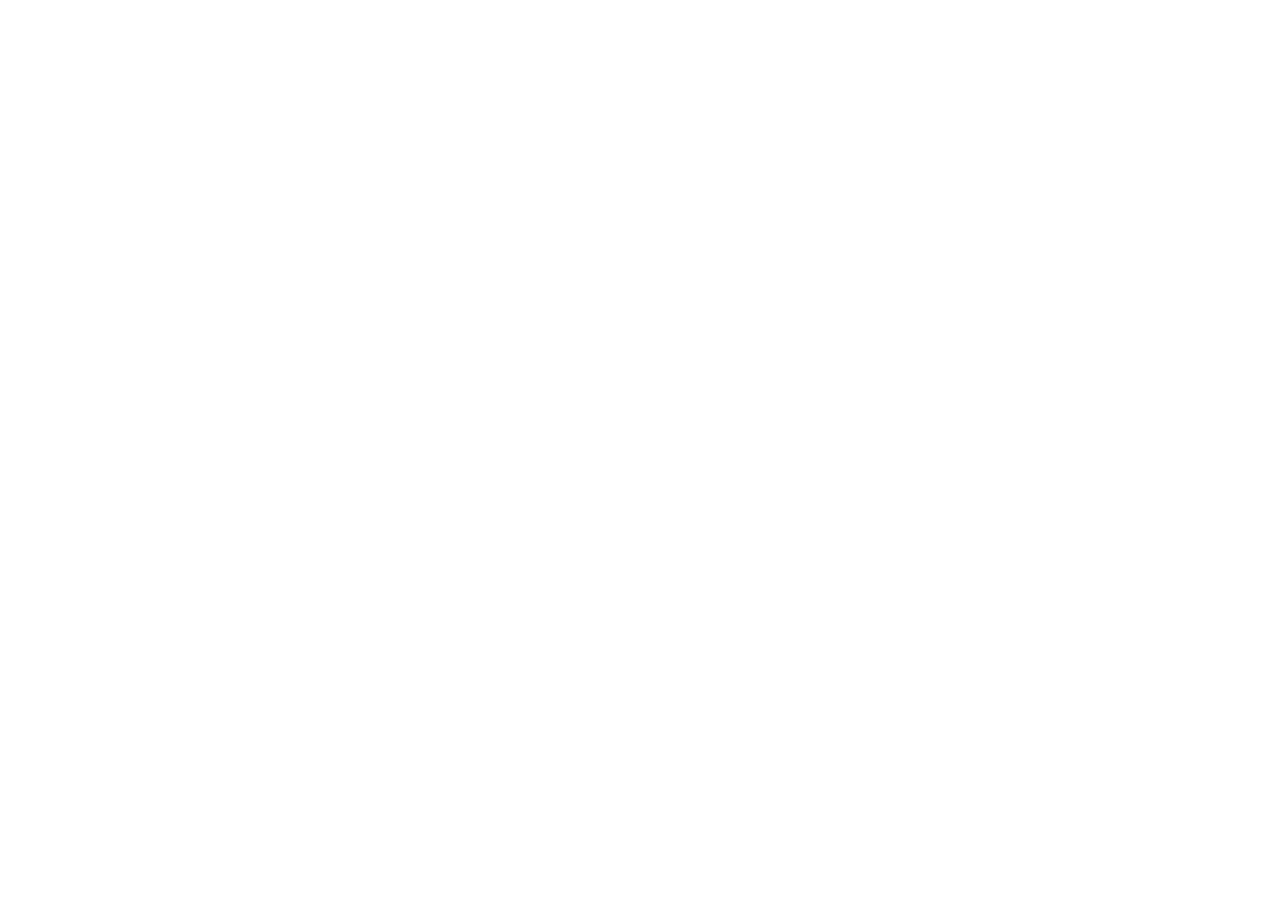
==== commit 2b1833a9: "Manda los enlaces de domicilios al dominio nuevo del cliente El menú ya vive en loboburger.site, así" ====
--- a/loboburguer-domicilios/index.html
+++ b/loboburguer-domicilios/index.html
@@ -2,82 +2,14 @@
 <html lang="es">
 <head>
 <meta charset="utf-8">
-<meta name="viewport" content="width=device-width, initial-scale=1, viewport-fit=cover">
+<meta name="viewport" content="width=device-width, initial-scale=1">
 <title>Loboburguer Domicilios — Carta y pedidos por WhatsApp</title>
-<meta name="description" content="Carta de Loboburguer Restaurant para pedir a domicilio: elige tus platos, quita los ingredientes que no quieras, comparte tu ubicación y cierra el pedido por WhatsApp.">
-<meta name="theme-color" content="#faf6f0">
-<base href="/loboburguer-domicilios/">
-<link rel="preconnect" href="https://fonts.googleapis.com">
-<link rel="preconnect" href="https://fonts.gstatic.com" crossorigin>
-<link rel="preconnect" href="https://dlznvpmxolahwcvqsmli.supabase.co" crossorigin>
-<link rel="stylesheet" href="https://fonts.googleapis.com/css2?family=Cormorant+Garamond:ital,wght@0,300;0,400;0,500;0,600;1,400;1,500&family=Inter:wght@300;400;500;600&display=swap">
-<link rel="stylesheet" href="assets/styles.css?v=1">
-<link rel="stylesheet" href="assets/pedido.css?v=3">
-<link rel="icon" href="assets/img/logo.svg">
+<meta name="robots" content="noindex">
+<meta http-equiv="refresh" content="0; url=https://loboburger.site/domicilios.html">
+<link rel="canonical" href="https://loboburger.site/domicilios.html">
 </head>
 <body>
-
-<section class="hero" id="inicio">
-  <img class="hero__photo" src="assets/img/hero-fire.jpg" alt="Salteado al fuego en la cocina de Loboburguer" width="1600" height="882" fetchpriority="high" decoding="async">
-  <div class="hero__veil" aria-hidden="true"></div>
-  <div class="hero__inner">
-    <img class="hero__emblem" src="assets/img/emblem.svg" alt="" width="74" height="74" aria-hidden="true">
-    <p class="hero__eyebrow">Parrilla · Cocina criolla · Domicilio</p>
-    <h1 class="hero__title">Loboburguer</h1>
-    <div class="hero__rule" aria-hidden="true"><span></span><i></i><span></span></div>
-    <p class="hero__menu">Domicilios</p>
-    <p class="hero__tag">Pide por WhatsApp · Llevamos a tu puerta</p>
-  </div>
-  <a class="hero__down" href="#menu" aria-label="Ver la carta">
-    <svg viewBox="0 0 24 24" aria-hidden="true"><path d="M12 5v13m0 0 5-5m-5 5-5-5" fill="none" stroke="currentColor" stroke-width="1.3" stroke-linecap="round" stroke-linejoin="round"/></svg>
-  </a>
-</section>
-
-<header class="top" id="top">
-  <div class="top__inner">
-    <a class="top__brand" href="#inicio">
-      <span class="top__name">Loboburguer</span>
-      <span class="top__sub">Domicilios</span>
-    </a>
-    <nav class="chips" id="chips" aria-label="Categorías de la carta"></nav>
-    <label class="search">
-      <svg viewBox="0 0 24 24" aria-hidden="true"><circle cx="10.5" cy="10.5" r="6.2" fill="none" stroke="currentColor" stroke-width="1.4"/><path d="m15.2 15.2 5 5" fill="none" stroke="currentColor" stroke-width="1.4" stroke-linecap="round"/></svg>
-      <input id="search" type="search" placeholder="Buscar plato" autocomplete="off" aria-label="Buscar un plato">
-    </label>
-  </div>
-  <div class="progress" aria-hidden="true"><span id="progress"></span></div>
-</header>
-
-<p class="hours" id="hours" aria-live="polite"></p>
-
-<main id="menu" class="menu"></main>
-
-<p class="empty" id="empty" hidden>No encontramos ningún plato con ese nombre.</p>
-
-<footer class="footer">
-  <div class="footer__inner">
-    <img class="footer__emblem" src="assets/img/emblem.svg" alt="" width="58" height="58" aria-hidden="true">
-    <p class="footer__name">Loboburguer</p>
-    <p class="footer__sub">Domicilios</p>
-    <div class="footer__rule" aria-hidden="true"></div>
-    <p class="footer__note">Atendemos de 6:30 a. m. a 12:00 de la noche. Precios en dólares. El pedido se confirma por WhatsApp: allí acordamos el envío según la distancia y la hora, el tiempo de entrega y la forma de pago. Si tienes alguna alergia, escríbenos al hacer el pedido.</p>
-    <div class="footer__links">
-      <a href="https://wa.me/584149552961?text=Hola%2C%20quiero%20hacer%20un%20pedido%20a%20domicilio" target="_blank" rel="noopener">WhatsApp</a>
-      <a href="tel:+584149552961">0414-9552961</a>
-      <a href="https://instagram.com/loboburguer.restaurant" target="_blank" rel="noopener">@loboburguer.restaurant</a>
-    </div>
-    <a class="footer__credit" href="https://traccionweb.com" target="_blank" rel="noopener" aria-label="Sitio web realizado por TraccionWeb, abre traccionweb.com">
-      <span>Sitio web realizado por</span>
-      <strong>TraccionWeb</strong>
-      <span class="footer__credit-link">traccionweb.com<span aria-hidden="true">↗</span></span>
-    </a>
-    <p class="footer__legal">Fotografías ilustrativas · © 2026 Loboburguer Restaurant</p>
-  </div>
-</footer>
-
-<script src="assets/config.js?v=3"></script>
-<script src="assets/data.js?v=5"></script>
-<script src="assets/app.js?v=5"></script>
-<script src="assets/pedido.js?v=4"></script>
+<p>La carta de domicilios se mudó: <a href="https://loboburger.site/domicilios.html">entrar a Loboburguer Domicilios</a>.</p>
+<script>location.replace("https://loboburger.site/domicilios.html" + location.hash);</script>
 </body>
 </html>
